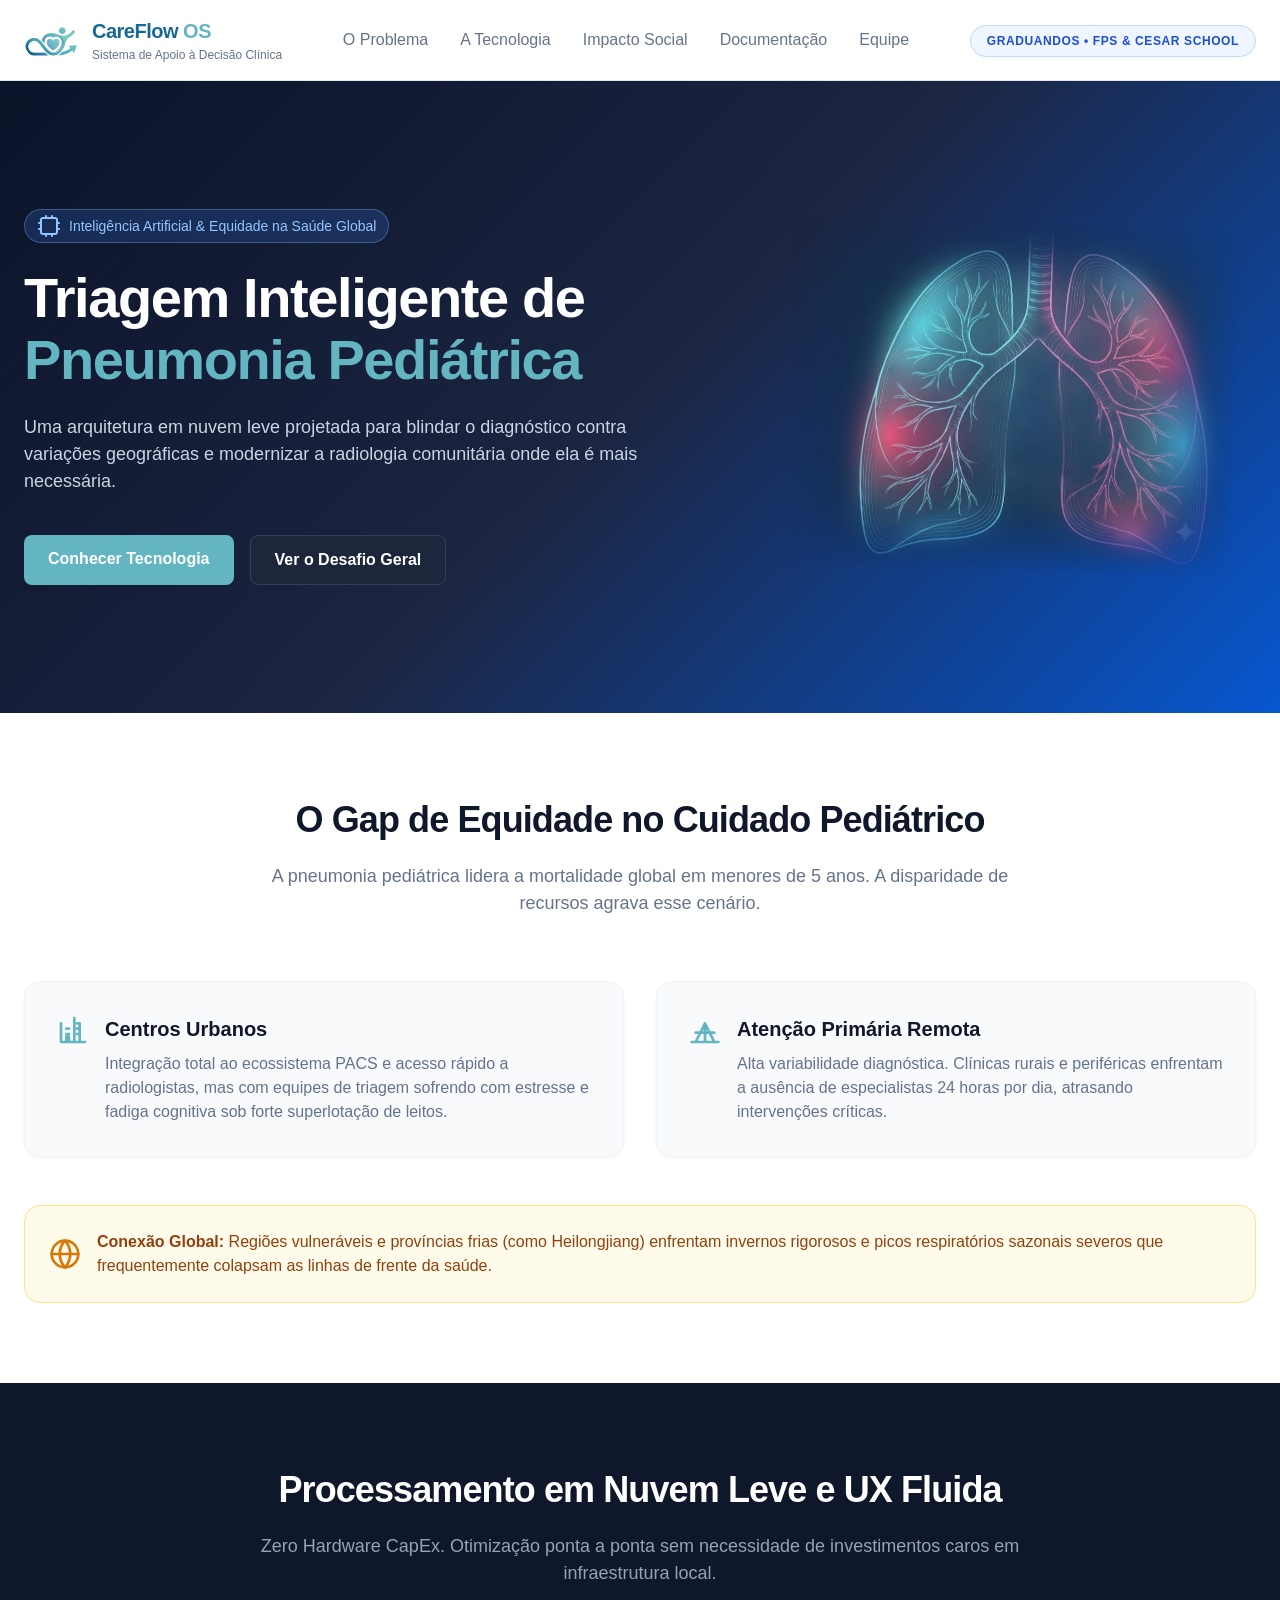
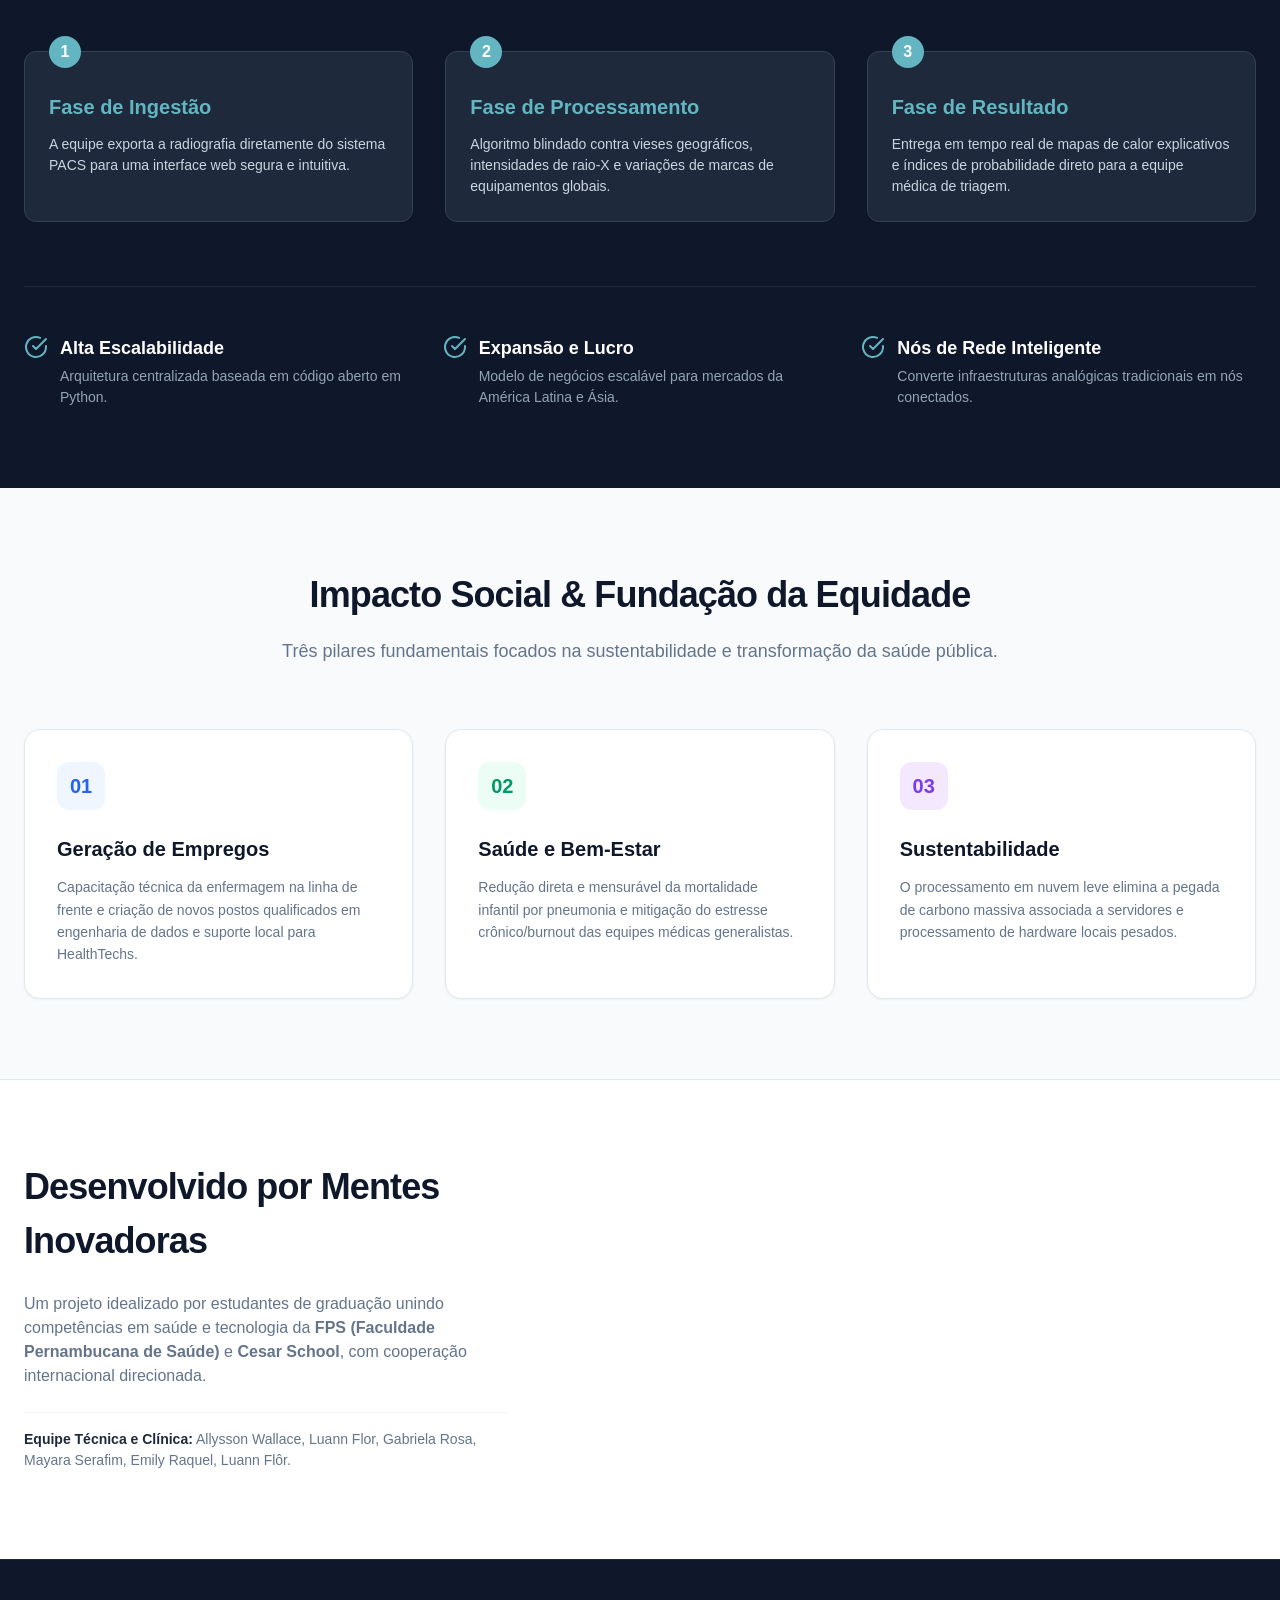
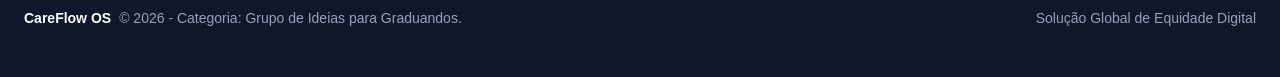
==== CareFlow/index.html @ 2e2b90d1 "first commit" ====
<!DOCTYPE html>
<html lang="pt-BR">
<head>
    <meta charset="UTF-8">
    <meta name="viewport" content="width=device-width, initial-scale=1.0">
    <title>CareFlow OS - Triagem de Pneumonia Pediátrica</title>
    <link rel="icon" type="image/x-icon" href="assets/care.ico?=1">
    <link rel="stylesheet" href="css/style.css">
</head>
<body>

    <nav class="navbar">
        <div class="container nav-container">
            <div class="nav-logo-box">
                <img src="assets/care.ico" alt="CareFlow OS Logo" class="nav-logo-img">
                <div>
                    <span class="nav-logo-title">CareFlow <span>OS</span></span>
                    <p class="nav-logo-subtitle">Sistema de Apoio à Decisão Clínica</p>
                </div>
            </div>
            <div class="nav-links">
                <a href="#proposta">O Problema</a>
                <a href="#solucao">A Tecnologia</a>
                <a href="#impacto">Impacto Social</a>
                <a href="DOCUMENTACAO_AQUI" target="_blank">Documentação</a>
                <a href="#equipe">Equipe</a>
            </div>
            <div>
                <span class="badge-graduandos">Graduandos • FPS & CESAR School</span>
            </div>
        </div>
    </nav>

    <header class="hero">
        <div class="container hero-grid">
            <div class="hero-content">
                <div class="tag-ia">
                    <svg class="icon" viewBox="0 0 24 24"><rect x="4" y="4" width="16" height="16" rx="2" /><path d="M9 4V2M15 4V2M9 22v-2M15 22v-2M20 9h2M20 15h2M2 9h2M2 15h2"/></svg>
                    Inteligência Artificial & Equidade na Saúde Global
                </div>
                <h1>Triagem Inteligente de <span>Pneumonia Pediátrica</span></h1>
                <p class="hero-description">
                    Uma arquitetura em nuvem leve projetada para blindar o diagnóstico contra variações geográficas e modernizar a radiologia comunitária onde ela é mais necessária.
                </p>
                <div class="hero-buttons">
                    <a href="#solucao" class="btn btn-primary">Conhecer Tecnologia</a>
                    <a href="#proposta" class="btn btn-secondary">Ver o Desafio Geral</a>
                </div>
            </div>
            <div class="hero-image-box">
                <img src="assets/ilus.png" alt="CareFlow OS Interface do app" class="hero-mockup">
            </div>
        </div>
    </header>

    <section id="proposta" class="section-padding section-bg-white">
        <div class="container">
            <div class="section-header">
                <h2 class="section-title">O Gap de Equidade no Cuidado Pediátrico</h2>
                <p class="section-subtitle">A pneumonia pediátrica lidera a mortalidade global em menores de 5 anos. A disparidade de recursos agrava esse cenário.</p>
            </div>

            <div class="grid-gap">
                <div class="card-gap">
                    <svg class="icon icon-xl card-gap-icon" viewBox="0 0 24 24"><path d="M3 21h18M3 7v14M13 3v18M17 7v14M7 21v-4h2v4M9 11H7M9 15H7M15 15h2M15 11h2M15 7h2"/></svg>
                    <div>
                        <h3>Centros Urbanos</h3>
                        <p>Integração total ao ecossistema PACS e acesso rápido a radiologistas, mas com equipes de triagem sofrendo com estresse e fadiga cognitiva sob forte superlotação de leitos.</p>
                    </div>
                </div>

                <div class="card-gap">
                    <svg class="icon icon-xl card-gap-icon" viewBox="0 0 24 24"><path d="m19 21-7-14-7 14M22 21H2M12 7v14M5 14h14"/></svg>
                    <div>
                        <h3>Atenção Primária Remota</h3>
                        <p>Alta variabilidade diagnóstica. Clínicas rurais e periféricas enfrentam a ausência de especialistas 24 horas por dia, atrasando intervenções críticas.</p>
                    </div>
                </div>
            </div>

            <div class="alert-banner">
                <svg class="icon icon-xl alert-icon" viewBox="0 0 24 24"><circle cx="12" cy="12" r="10" /><path d="M12 2a15.3 15.3 0 0 1 4 10 15.3 15.3 0 0 1-4 10 15.3 15.3 0 0 1-4-10 15.3 15.3 0 0 1 4-10zM2 12h20"/></svg>
                <p class="alert-text">
                    <strong>Conexão Global:</strong> Regiões vulneráveis e províncias frias (como Heilongjiang) enfrentam invernos rigorosos e picos respiratórios sazonais severos que frequentemente colapsam as linhas de frente da saúde.
                </p>
            </div>
        </div>
    </section>

    <section id="solucao" class="section-padding section-bg-dark">
        <div class="container">
            <div class="section-header">
                <h2 class="section-title">Processamento em Nuvem Leve e UX Fluida</h2>
                <p class="section-subtitle">Zero Hardware CapEx. Otimização ponta a ponta sem necessidade de investimentos caros em infraestrutura local.</p>
            </div>

            <div class="grid-workflow">
                <div class="card-workflow">
                    <div class="workflow-number">1</div>
                    <h3>Fase de Ingestão</h3>
                    <p>A equipe exporta a radiografia diretamente do sistema PACS para uma interface web segura e intuitiva.</p>
                </div>
                
                <div class="card-workflow">
                    <div class="workflow-number">2</div>
                    <h3>Fase de Processamento</h3>
                    <p>Algoritmo blindado contra vieses geográficos, intensidades de raio-X e variações de marcas de equipamentos globais.</p>
                </div>

                <div class="card-workflow">
                    <div class="workflow-number">3</div>
                    <h3>Fase de Resultado</h3>
                    <p>Entrega em tempo real de mapas de calor explicativos e índices de probabilidade direto para a equipe médica de triagem.</p>
                </div>
            </div>

            <div class="tech-features">
                <div class="feature-item">
                    <svg class="icon feature-icon" viewBox="0 0 24 24"><path d="M22 11.08V12a10 10 0 1 1-5.93-9.14M22 4L12 14.01l-3-3"/></svg>
                    <div>
                        <h4>Alta Escalabilidade</h4>
                        <p>Arquitetura centralizada baseada em código aberto em Python.</p>
                    </div>
                </div>
                <div class="feature-item">
                    <svg class="icon feature-icon" viewBox="0 0 24 24"><path d="M22 11.08V12a10 10 0 1 1-5.93-9.14M22 4L12 14.01l-3-3"/></svg>
                    <div>
                        <h4>Expansão e Lucro</h4>
                        <p>Modelo de negócios escalável para mercados da América Latina e Ásia.</p>
                    </div>
                </div>
                <div class="feature-item">
                    <svg class="icon feature-icon" viewBox="0 0 24 24"><path d="M22 11.08V12a10 10 0 1 1-5.93-9.14M22 4L12 14.01l-3-3"/></svg>
                    <div>
                        <h4>Nós de Rede Inteligente</h4>
                        <p>Converte infraestruturas analógicas tradicionais em nós conectados.</p>
                    </div>
                </div>
            </div>
        </div>
    </section>

    <section id="impacto" class="section-padding">
        <div class="container">
            <div class="section-header">
                <h2 class="section-title">Impacto Social & Fundação da Equidade</h2>
                <p class="section-subtitle">Três pilares fundamentais focados na sustentabilidade e transformação da saúde pública.</p>
            </div>

            <div class="grid-impact">
                <div class="card-impact">
                    <div class="impact-badge badge-blue">01</div>
                    <h3>Geração de Empregos</h3>
                    <p>Capacitação técnica da enfermagem na linha de frente e criação de novos postos qualificados em engenharia de dados e suporte local para HealthTechs.</p>
                </div>

                <div class="card-impact">
                    <div class="impact-badge badge-emerald">02</div>
                    <h3>Saúde e Bem-Estar</h3>
                    <p>Redução direta e mensurável da mortalidade infantil por pneumonia e mitigação do estresse crônico/burnout das equipes médicas generalistas.</p>
                </div>

                <div class="card-impact">
                    <div class="impact-badge badge-purple">03</div>
                    <h3>Sustentabilidade</h3>
                    <p>O processamento em nuvem leve elimina a pegada de carbono massiva associada a servidores e processamento de hardware locais pesados.</p>
                </div>
            </div>
        </div>
    </section>

    <section id="equipe" class="section-padding section-bg-white section-border-top">
        <div class="container grid-team">
            <div class="team-info">
                <h2 class="section-title text-left no-margin">Desenvolvido por Mentes Inovadoras</h2>
                <p>
                    Um projeto idealizado por estudantes de graduação unindo competências em saúde e tecnologia da <strong>FPS (Faculdade Pernambucana de Saúde)</strong> e <strong>Cesar School</strong>, com cooperação internacional direcionada.
                </p>
                <div class="team-list">
                    <p><strong>Equipe Técnica e Clínica:</strong> Allysson Wallace, Luann Flor, Gabriela Rosa, Mayara Serafim, Emily Raquel, Luann Flôr.</p>
                </div>
            </div>
            
        </div>
    </section>

    <footer class="footer">
        <div class="container footer-flex">
            <div class="footer-brand">
                <strong>CareFlow OS</strong>
                <span>© 2026 - Categoria: Grupo de Ideias para Graduandos.</span>
            </div>
            <div>
                <span>Solução Global de Equidade Digital</span>
            </div>
        </div>
    </footer>

</body>
</html>
---- CareFlow/css/style.css ----
/* --- ESTILOS GERAIS E VARIÁVEIS --- */
:root {
    --primary: #166997;
    --primary-light: #63b6c1;
    --secondary: #0f172a;
    --text-dark: #1e293b;
    --text-muted: #64748b;
    --bg-light: #f8fafc;
    --white: #ffffff;
    --amber-bg: #fffbeb;
    --amber-border: #fde68a;
    --amber-text: #92400e;
    --max-width: 1280px;
}

* {
    box-sizing: border-box;
    margin: 0;
    padding: 0;
}

html {
    scroll-behavior: smooth;
    font-family: -apple-system, BlinkMacSystemFont, "Segoe UI", Roboto, Helvetica, Arial, sans-serif;
}

body {
    background-color: var(--bg-light);
    color: var(--text-dark);
    line-height: 1.5;
    -webkit-font-smoothing: antialiased;
}

.container {
    width: 100%;
    max-width: var(--max-width);
    margin: 0 auto;
    padding: 0 1.5rem;
}

/* --- BARRA DE NAVEGAÇÃO --- */
.navbar {
    position: sticky;
    top: 0;
    z-index: 50;
    background-color: rgba(255, 255, 255, 0.9);
    backdrop-filter: blur(8px);
    -webkit-backdrop-filter: blur(8px);
    border-bottom: 1px solid #e2e8f0;
    box-shadow: 0 1px 2px 0 rgba(0, 0, 0, 0.05);
}

.nav-container {
    display: flex;
    justify-content: space-between;
    align-items: center;
    height: 5rem;
}

.nav-logo-box {
    display: flex;
    align-items: center;
    gap: 0.75rem;
}

.nav-logo-img {
    height: 3rem;
    width: 3.5rem;
    aspect-ratio: 1 / 1;
    object-fit: cover;
    border-radius: 50%;
}

.nav-logo-title {
    font-size: 1.25rem;
    font-weight: 700;
    color: var(--primary);
    letter-spacing: -0.025em;
}

.nav-logo-title span {
    color: var(--primary-light);
}

.nav-logo-subtitle {
    font-size: 0.75rem;
    color: var(--text-muted);
}

.nav-links {
    display: none;
    gap: 2rem;
}

@media (min-width: 768px) {
    .nav-links {
        display: flex;
    }
}

.nav-links a {
    text-decoration: none;
    color: var(--text-muted);
    font-weight: 500;
    transition: color 0.2s;
}

.nav-links a:hover {
    color: var(--primary-light);
}

.badge-graduandos {
    background-color: #eff6ff;
    color: #1d4ed8;
    border: 1px solid #bfdbfe;
    padding: 0.5rem 1rem;
    border-radius: 9999px;
    font-size: 0.75rem;
    font-weight: 600;
    text-transform: uppercase;
    letter-spacing: 0.05em;
}

/* --- HERO SECTION --- */
.hero {
    background: linear-gradient(135deg, #0b1329 0%, #1c2541 50%, #0757d0 100%);
    color: var(--white);
    padding: 5rem 0;
    overflow: hidden;
}

@media (min-width: 1024px) {
    .hero {
        padding: 8rem 0;
    }
}

.hero-grid {
    display: grid;
    grid-template-columns: 1fr;
    gap: 3rem;
    align-items: center;
}

@media (min-width: 1024px) {
    .hero-grid {
        grid-template-columns: repeat(12, minmax(0, 1fr));
    }
}

.hero-content {
    display: flex;
    flex-direction: column;
    gap: 1.5rem;
}

@media (min-width: 1024px) {
    .hero-content {
        grid-column: span 7 / span 7;
    }
}

.tag-ia {
    display: inline-flex;
    align-items: center;
    gap: 0.5rem;
    background-color: rgba(59, 130, 246, 0.2);
    border: 1px solid rgba(147, 197, 253, 0.3);
    padding: 0.25rem 0.75rem;
    border-radius: 9999px;
    font-size: 0.875rem;
    color: #93c5fd;
    width: fit-content;
}

.hero-content h1 {
    font-size: 2.5rem;
    font-weight: 800;
    line-height: 1.1;
    letter-spacing: -0.025em;
}

@media (min-width: 640px) {
    .hero-content h1 { font-size: 3rem; }
}
@media (min-width: 1024px) {
    .hero-content h1 { font-size: 3.5rem; }
}

.hero-content h1 span {
    color: var(--primary-light);
}

.hero-description {
    font-size: 1.125rem;
    color: #cbd5e1;
    max-width: 42rem;
}

.hero-buttons {
    display: flex;
    flex-direction: column;
    gap: 1rem;
    padding-top: 1rem;
}

@media (min-width: 640px) {
    .hero-buttons {
        flex-direction: row;
    }
}

.btn {
    display: inline-block;
    text-align: center;
    padding: 0.75rem 1.5rem;
    border-radius: 0.5rem;
    font-weight: 600;
    text-decoration: none;
    transition: background-color 0.2s, border-color 0.2s;
}

.btn-primary {
    background-color: var(--primary-light);
    color: var(--white);
    box-shadow: 0 4px 6px -1px rgba(0, 0, 0, 0.1);
}

.btn-primary:hover {
    background-color: rgb(36, 102, 209, 0.627);
}

.btn-secondary {
    background-color: rgba(30, 41, 59, 0.8);
    color: var(--white);
    border: 1px solid #334155;
}

.btn-secondary:hover {
    background-color: rgba(36, 102, 209, 0.627);
}

.hero-image-box {
    display: flex;
    justify-content: center;
}

@media (min-width: 1024px) {
    .hero-image-box {
        grid-column: span 5 / span 5;
    }
}

.hero-mockup {
    border-radius: 1rem;
    box-shadow: 0 25px 50px -12px rgba(0, 0, 0, 0.5);
    border: 1px solid rgba(255, 255, 255, 0.1);
    width: 100%;
    max-width: 28rem;
    transform: rotate(0deg);
    transition: transform 0.5s;
    
    /* --- AS LINHAS QUE ADICIONAM O DEGRADÊ NAS BORDAS --- */
    mask-image: linear-gradient(to bottom, black 85%, transparent 100%),
                linear-gradient(to top, black 85%, transparent 100%),
                linear-gradient(to right, black 85%, transparent 100%),
                linear-gradient(to left, black 85%, transparent 100%);
    -webkit-mask-image: linear-gradient(to bottom, rgba(0,0,0,1) 80%, rgba(0,0,0,0) 100%),
                        linear-gradient(to top, rgba(0,0,0,1) 80%, rgba(0,0,0,0) 100%),
                        linear-gradient(to right, rgba(0,0,0,1) 80%, rgba(0,0,0,0) 100%),
                        linear-gradient(to left, rgba(0,0,0,1) 80%, rgba(0,0,0,0) 100%);
    mask-composite: intersect;
    -webkit-mask-composite: destination-in;
}

@media (min-width: 1024px) {
    .hero-mockup {
        transform: rotate(2deg);
    }
    .hero-mockup:hover {
        transform: rotate(0deg);
    }
}

/* --- SEÇÕES BASE --- */
.section-padding {
    padding: 5rem 0;
}

.section-bg-white {
    background-color: var(--white);
}

.section-bg-dark {
    background-color: #0f172a;
    color: var(--white);
}

.section-border-top {
    border-top: 1px solid #e2e8f0;
}

.section-header {
    text-align: center;
    max-width: 48rem;
    margin: 0 auto 4rem auto;
}

.section-title {
    font-size: 1.875rem;
    font-weight: 700;
    letter-spacing: -0.025em;
    color: #0f172a;
    margin-bottom: 1rem;
}

.section-bg-dark .section-title {
    color: var(--white);
}

@media (min-width: 640px) {
    .section-title { font-size: 2.25rem; }
}

.section-subtitle {
    font-size: 1.125rem;
    color: var(--text-muted);
}

.section-bg-dark .section-subtitle {
    color: #94a3b8;
}

.text-left {
    text-align: left;
}

.no-margin {
    margin-bottom: 0;
}

/* --- GAP / DOIS CARD GRID --- */
.grid-gap {
    display: grid;
    grid-template-columns: 1fr;
    gap: 2rem;
}

@media (min-width: 768px) {
    .grid-gap {
        grid-template-columns: repeat(2, minmax(0, 1fr));
    }
}

.card-gap {
    background-color: var(--bg-light);
    padding: 2rem;
    border-radius: 1rem;
    border: 1px solid #f1f5f9;
    box-shadow: 0 1px 3px rgba(0,0,0,0.05);
    display: flex;
    gap: 1rem;
}

.card-gap-icon {
    color: var(--primary-light);
    flex-shrink: 0;
}

.card-gap h3 {
    font-size: 1.25rem;
    font-weight: 700;
    color: #0f172a;
    margin-bottom: 0.5rem;
}

.card-gap p {
    color: var(--text-muted);
}

/* BANNER ALERTA */
.alert-banner {
    margin-top: 3rem;
    background-color: var(--amber-bg);
    border: 1px solid var(--amber-border);
    border-radius: 1rem;
    padding: 1.5rem;
    display: flex;
    flex-direction: column;
    align-items: center;
    gap: 1rem;
}

@media (min-width: 640px) {
    .alert-banner {
        flex-direction: row;
    }
}

.alert-icon {
    color: #d97706;
    flex-shrink: 0;
}

.alert-text {
    color: var(--amber-text);
    font-size: 0.875rem;
    text-align: center;
}

@media (min-width: 640px) {
    .alert-text {
        font-size: 1rem;
        text-align: left;
    }
}

/* --- FLUXO DE TRABALHO (TECNOLOGIA) --- */
.grid-workflow {
    display: grid;
    grid-template-columns: 1fr;
    gap: 2rem;
}

@media (min-width: 768px) {
    .grid-workflow {
        grid-template-columns: repeat(3, minmax(0, 1fr));
    }
}

.card-workflow {
    background-color: #1e293b;
    padding: 2rem 1.5rem 1.5rem 1.5rem;
    border-radius: 0.75rem;
    border: 1px solid #334155;
    position: relative;
}

.workflow-number {
    position: absolute;
    top: -1rem;
    left: 1.5rem;
    background-color: var(--primary-light);
    color: var(--white);
    width: 2rem;
    height: 2rem;
    border-radius: 9999px;
    display: flex;
    align-items: center;
    justify-content: center;
    font-weight: 700;
}

.card-workflow h3 {
    font-size: 1.25rem;
    font-weight: 700;
    color: #63b6c1;
    margin-top: 0.5rem;
    margin-bottom: 0.75rem;
}

.card-workflow p {
    color: #cbd5e1;
    font-size: 0.875rem;
}

/* DIFERENCIAIS TÉCNICOS */
.tech-features {
    margin-top: 4rem;
    padding-top: 3rem;
    border-top: 1px solid #1e293b;
    display: grid;
    grid-template-columns: 1fr;
    gap: 1.5rem;
}

@media (min-width: 640px) {
    .tech-features { grid-template-columns: repeat(2, minmax(0, 1fr)); }
}
@media (min-width: 1024px) {
    .tech-features { grid-template-columns: repeat(3, minmax(0, 1fr)); }
}

.feature-item {
    display: flex;
    gap: 0.75rem;
}

.feature-icon {
    color: var(--primary-light);
    flex-shrink: 0;
}

.feature-item h4 {
    font-size: 1.125rem;
    font-weight: 700;
    margin-bottom: 0.25rem;
}

.feature-item p {
    color: #94a3b8;
    font-size: 0.875rem;
}

/* --- IMPACTO SOCIAL --- */
.grid-impact {
    display: grid;
    grid-template-columns: 1fr;
    gap: 2rem;
}

@media (min-width: 768px) {
    .grid-impact {
        grid-template-columns: repeat(3, minmax(0, 1fr));
    }
}

.card-impact {
    background-color: var(--white);
    padding: 2rem;
    border-radius: 1rem;
    border: 1px solid #e2e8f0;
    box-shadow: 0 1px 3px rgba(0,0,0,0.05);
    display: flex;
    flex-direction: column;
}

.impact-badge {
    width: 3rem;
    height: 3rem;
    border-radius: 0.75rem;
    display: flex;
    align-items: center;
    justify-content: center;
    font-size: 1.25rem;
    font-weight: 700;
    margin-bottom: 1.5rem;
}

.badge-blue { background-color: #eff6ff; color: #2563eb; }
.badge-emerald { background-color: #ecfdf5; color: #059669; }
.badge-purple { background-color: #f3e8ff; color: #7c3aed; }

.card-impact h3 {
    font-size: 1.25rem;
    font-weight: 700;
    color: #0f172a;
    margin-bottom: 0.75rem;
}

.card-impact p {
    color: var(--text-muted);
    font-size: 0.875rem;
    line-height: 1.6;
}

/* --- EQUIPE / PARCEIROS --- */
.grid-team {
    display: grid;
    grid-template-columns: 1fr;
    gap: 3rem;
    align-items: center;
}

@media (min-width: 1024px) {
    .grid-team {
        grid-template-columns: repeat(12, minmax(0, 1fr));
    }
}

.team-info {
    display: flex;
    flex-direction: column;
    gap: 1.5rem;
}

@media (min-width: 1024px) {
    .team-info {
        grid-column: span 5 / span 5;
    }
}

.team-info p {
    color: var(--text-muted);
}

.team-list {
    padding-top: 1rem;
    border-top: 1px solid #f1f5f9;
}

.team-list p {
    font-size: 0.875rem;
    margin-bottom: 0.5rem;
    color: var(--text-muted);
}

.team-list strong {
    color: var(--text-dark);
}

@media (min-width: 1024px) {
    .partners-box {
        grid-column: span 7 / span 7;
    }
}

.partners-title {
    font-size: 0.75rem;
    font-weight: 600;
    color: #94a3b8;
    text-transform: uppercase;
    letter-spacing: 0.1em;
    margin-bottom: 1.5rem;
}

.partners-grid {
    display: grid;
    grid-template-columns: repeat(2, minmax(0, 1fr));
    gap: 1.5rem;
}

.partner-logo {
    background-color: var(--white);
    padding: 1rem;
    border-radius: 0.75rem;
    border: 1px solid #f1f5f9;
    box-shadow: 0 1px 2px rgba(0,0,0,0.05);
    display: flex;
    align-items: center;
    justify-content: center;
    font-weight: 700;
    color: #475569;
    text-align: center;
}

.partner-logo-small {
    font-size: 0.75rem;
}

@media (min-width: 640px) {
    .partner-logo-small { font-size: 0.875rem; }
}

/* --- FOOTER --- */
.footer {
    background-color: #0f172a;
    color: #94a3b8;
    padding: 3rem 0;
    font-size: 0.875rem;
    border-top: 1px solid #1e293b;
}

.footer-flex {
    display: flex;
    flex-direction: column;
    justify-content: space-between;
    align-items: center;
    gap: 1.5rem;
}

@media (min-width: 640px) {
    .footer-flex {
        flex-direction: row;
    }
}

.footer-brand {
    display: flex;
    align-items: center;
    gap: 0.5rem;
}

.footer-brand strong {
    color: var(--white);
}

/* --- COMPONENTES DE ÍCONES EM SVG (NATIVO) --- */
.icon {
    display: inline-block;
    width: 1.5rem;
    height: 1.5rem;
    stroke-width: 2;
    stroke: currentColor;
    fill: none;
    stroke-linecap: round;
    stroke-linejoin: round;
    vertical-align: middle;
}

.icon-xl {
    width: 2rem;
    height: 2rem;
}
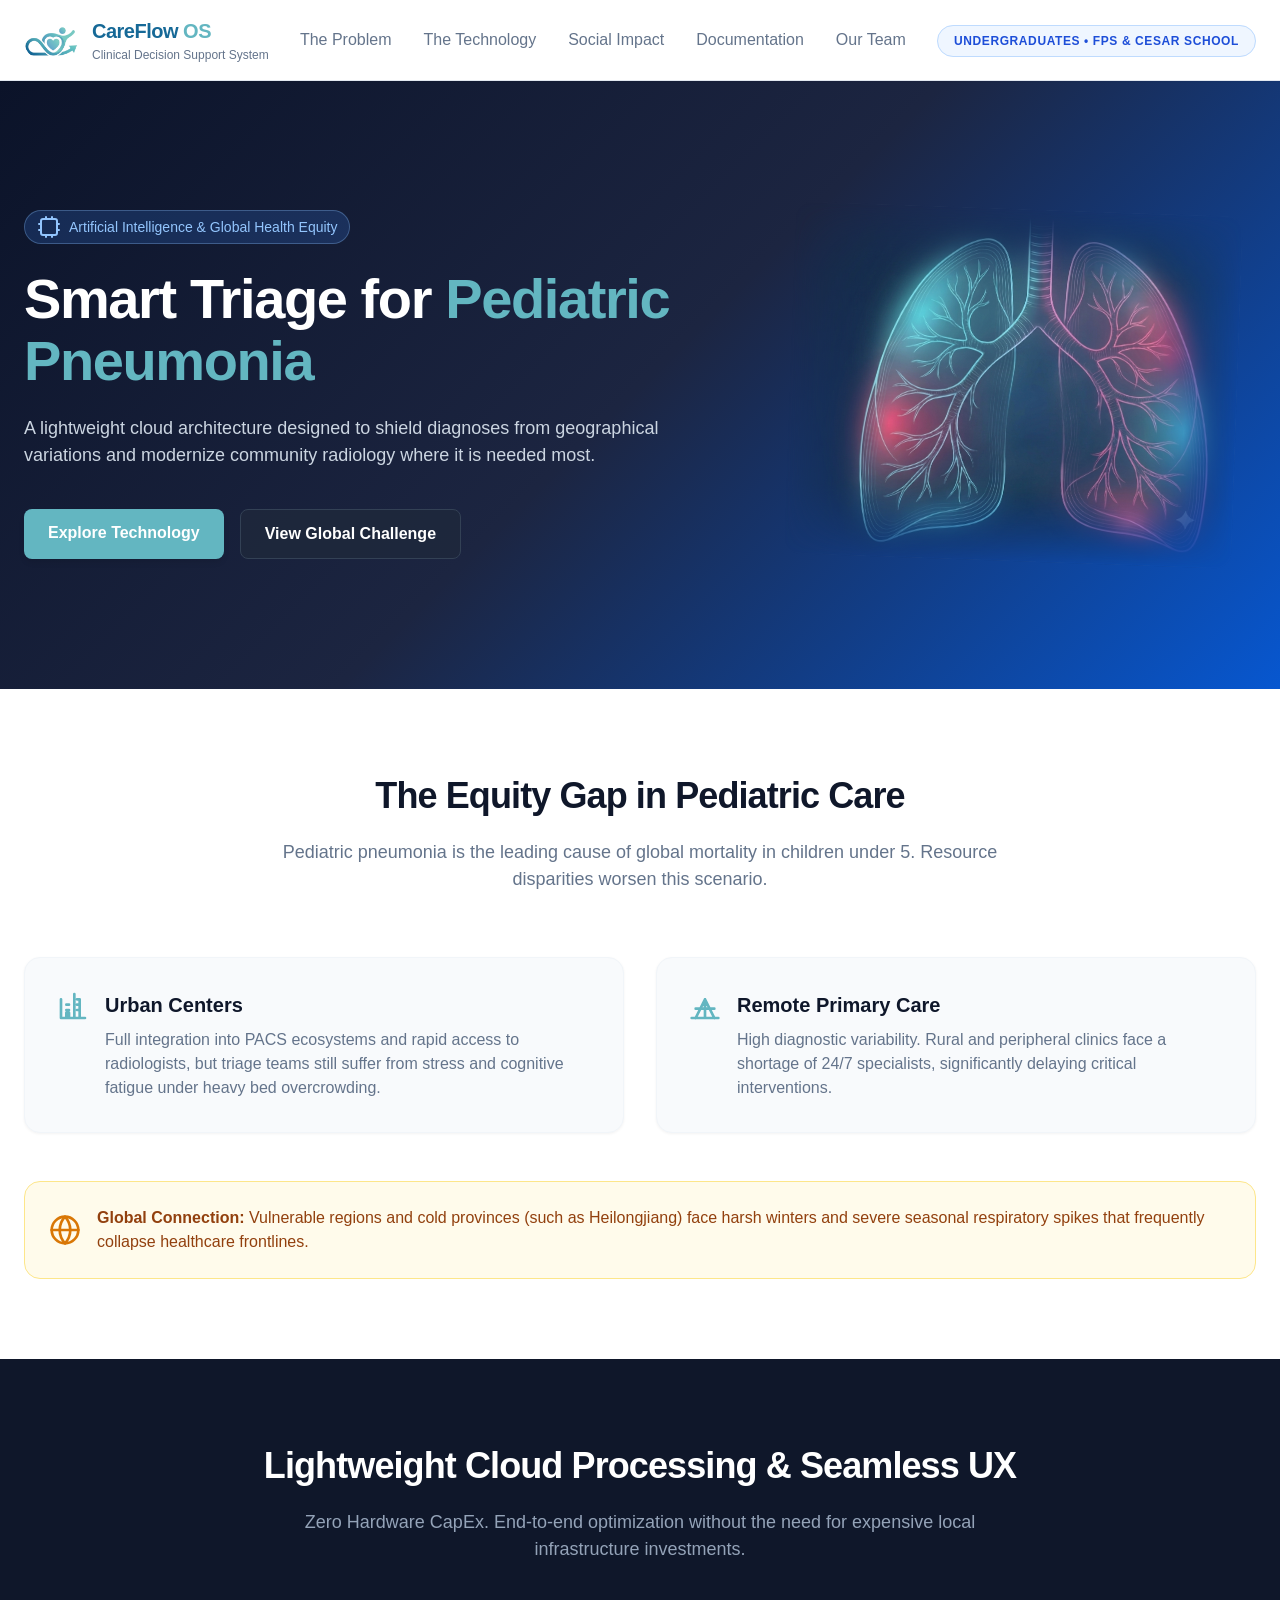
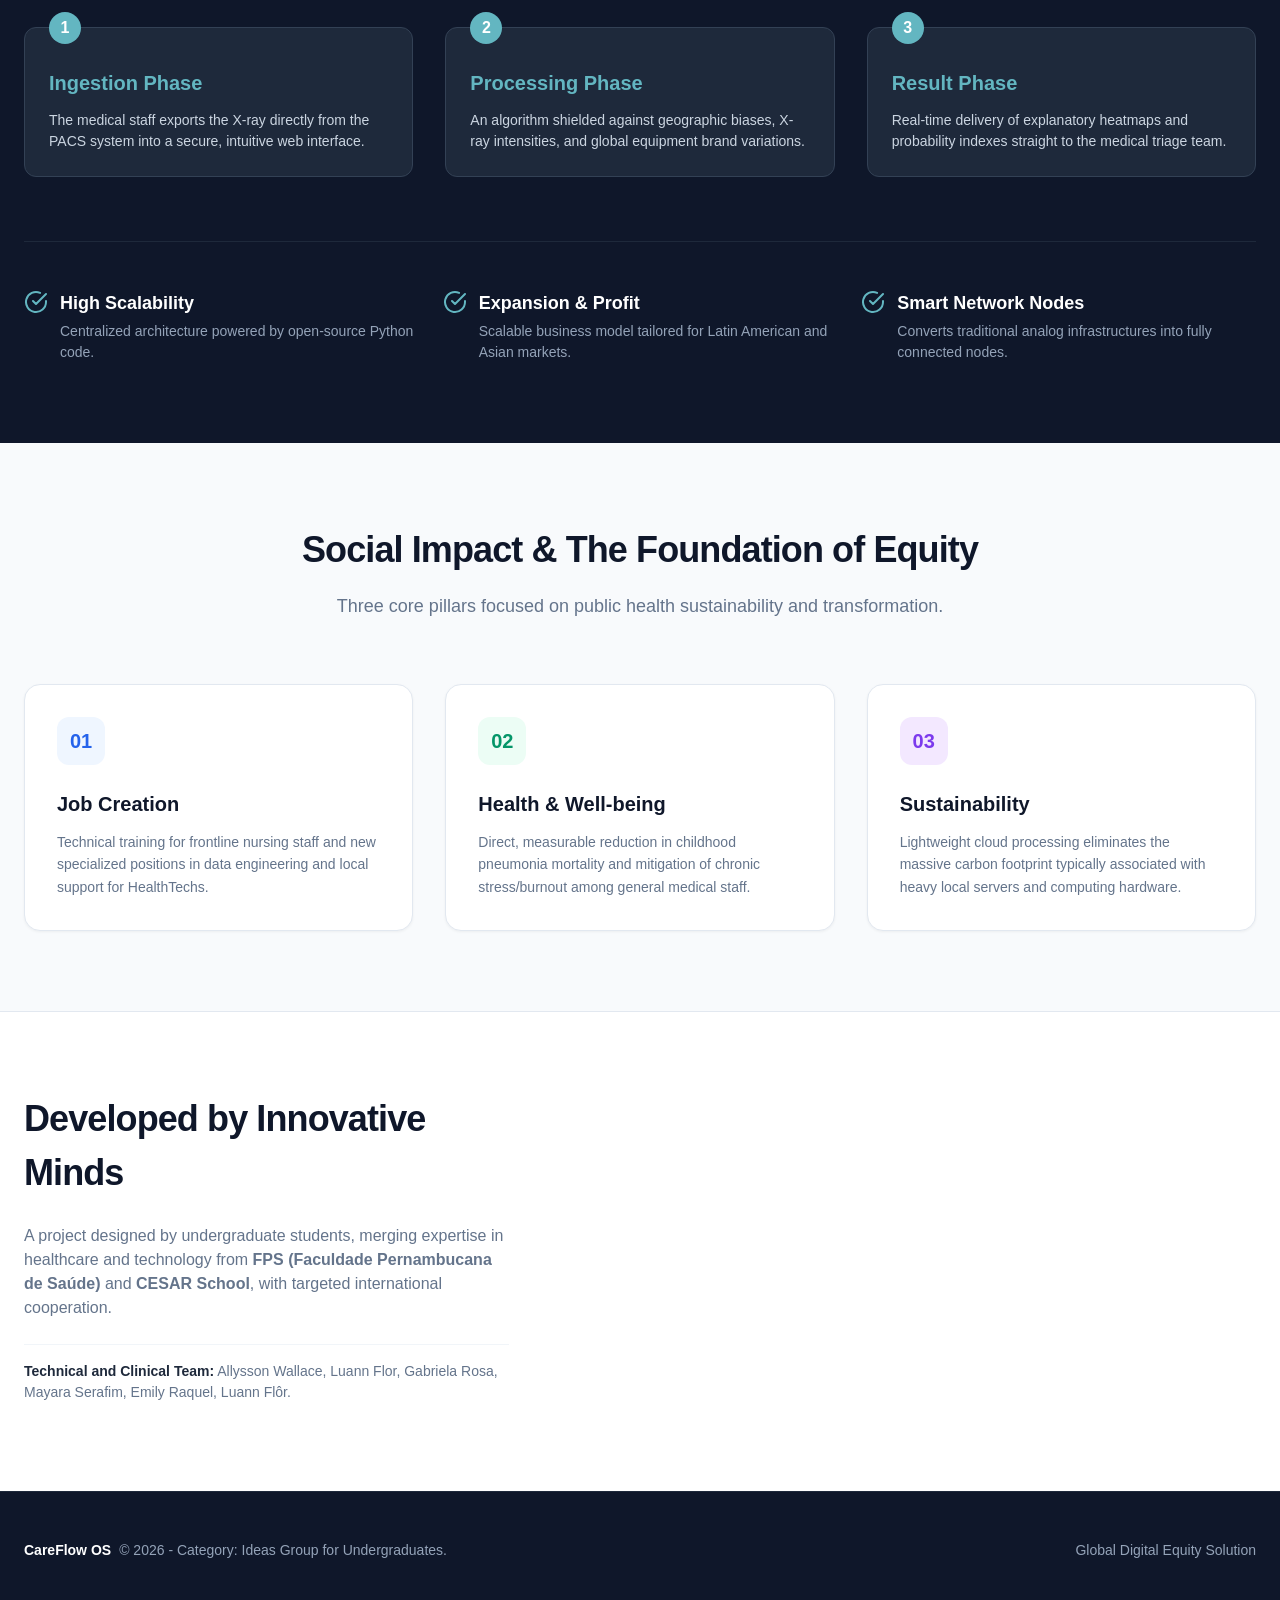
==== commit af0c40fa: "translation from Portuguese to English" ====
--- a/CareFlow/index.html
+++ b/CareFlow/index.html
@@ -1,10 +1,10 @@
 <!DOCTYPE html>
-<html lang="pt-BR">
+<html lang="en">
 <head>
     <meta charset="UTF-8">
     <meta name="viewport" content="width=device-width, initial-scale=1.0">
-    <title>CareFlow OS - Triagem de Pneumonia Pediátrica</title>
-    <link rel="icon" type="image/x-icon" href="assets/care.ico?=1">
+    <title>CareFlow OS - Pediatric Pneumonia Smart Triage</title>
+    <link rel="icon" type="image/x-icon" href="assets/care.ico?v=1">
     <link rel="stylesheet" href="css/style.css">
 </head>
 <body>
@@ -15,18 +15,18 @@
                 <img src="assets/care.ico" alt="CareFlow OS Logo" class="nav-logo-img">
                 <div>
                     <span class="nav-logo-title">CareFlow <span>OS</span></span>
-                    <p class="nav-logo-subtitle">Sistema de Apoio à Decisão Clínica</p>
+                    <p class="nav-logo-subtitle">Clinical Decision Support System</p>
                 </div>
             </div>
             <div class="nav-links">
-                <a href="#proposta">O Problema</a>
-                <a href="#solucao">A Tecnologia</a>
-                <a href="#impacto">Impacto Social</a>
-                <a href="DOCUMENTACAO_AQUI" target="_blank">Documentação</a>
-                <a href="#equipe">Equipe</a>
+                <a href="#proposta">The Problem</a>
+                <a href="#solucao">The Technology</a>
+                <a href="#impacto">Social Impact</a>
+                <a href="DOCUMENTACAO_AQUI" target="_blank">Documentation</a>
+                <a href="#equipe">Our Team</a>
             </div>
             <div>
-                <span class="badge-graduandos">Graduandos • FPS & CESAR School</span>
+                <span class="badge-graduandos">Undergraduates • FPS & CESAR School</span>
             </div>
         </div>
     </nav>
@@ -36,19 +36,19 @@
             <div class="hero-content">
                 <div class="tag-ia">
                     <svg class="icon" viewBox="0 0 24 24"><rect x="4" y="4" width="16" height="16" rx="2" /><path d="M9 4V2M15 4V2M9 22v-2M15 22v-2M20 9h2M20 15h2M2 9h2M2 15h2"/></svg>
-                    Inteligência Artificial & Equidade na Saúde Global
+                    Artificial Intelligence & Global Health Equity
                 </div>
-                <h1>Triagem Inteligente de <span>Pneumonia Pediátrica</span></h1>
+                <h1>Smart Triage for <span>Pediatric Pneumonia</span></h1>
                 <p class="hero-description">
-                    Uma arquitetura em nuvem leve projetada para blindar o diagnóstico contra variações geográficas e modernizar a radiologia comunitária onde ela é mais necessária.
+                    A lightweight cloud architecture designed to shield diagnoses from geographical variations and modernize community radiology where it is needed most.
                 </p>
                 <div class="hero-buttons">
-                    <a href="#solucao" class="btn btn-primary">Conhecer Tecnologia</a>
-                    <a href="#proposta" class="btn btn-secondary">Ver o Desafio Geral</a>
+                    <a href="#solucao" class="btn btn-primary">Explore Technology</a>
+                    <a href="#proposta" class="btn btn-secondary">View Global Challenge</a>
                 </div>
             </div>
             <div class="hero-image-box">
-                <img src="assets/ilus.png" alt="CareFlow OS Interface do app" class="hero-mockup">
+                <img src="assets/ilus.png" alt="CareFlow OS App Interface" class="hero-mockup">
             </div>
         </div>
     </header>
@@ -56,24 +56,24 @@
     <section id="proposta" class="section-padding section-bg-white">
         <div class="container">
             <div class="section-header">
-                <h2 class="section-title">O Gap de Equidade no Cuidado Pediátrico</h2>
-                <p class="section-subtitle">A pneumonia pediátrica lidera a mortalidade global em menores de 5 anos. A disparidade de recursos agrava esse cenário.</p>
+                <h2 class="section-title">The Equity Gap in Pediatric Care</h2>
+                <p class="section-subtitle">Pediatric pneumonia is the leading cause of global mortality in children under 5. Resource disparities worsen this scenario.</p>
             </div>
 
             <div class="grid-gap">
                 <div class="card-gap">
                     <svg class="icon icon-xl card-gap-icon" viewBox="0 0 24 24"><path d="M3 21h18M3 7v14M13 3v18M17 7v14M7 21v-4h2v4M9 11H7M9 15H7M15 15h2M15 11h2M15 7h2"/></svg>
                     <div>
-                        <h3>Centros Urbanos</h3>
-                        <p>Integração total ao ecossistema PACS e acesso rápido a radiologistas, mas com equipes de triagem sofrendo com estresse e fadiga cognitiva sob forte superlotação de leitos.</p>
+                        <h3>Urban Centers</h3>
+                        <p>Full integration into PACS ecosystems and rapid access to radiologists, but triage teams still suffer from stress and cognitive fatigue under heavy bed overcrowding.</p>
                     </div>
                 </div>
 
                 <div class="card-gap">
                     <svg class="icon icon-xl card-gap-icon" viewBox="0 0 24 24"><path d="m19 21-7-14-7 14M22 21H2M12 7v14M5 14h14"/></svg>
                     <div>
-                        <h3>Atenção Primária Remota</h3>
-                        <p>Alta variabilidade diagnóstica. Clínicas rurais e periféricas enfrentam a ausência de especialistas 24 horas por dia, atrasando intervenções críticas.</p>
+                        <h3>Remote Primary Care</h3>
+                        <p>High diagnostic variability. Rural and peripheral clinics face a shortage of 24/7 specialists, significantly delaying critical interventions.</p>
                     </div>
                 </div>
             </div>
@@ -81,7 +81,7 @@
             <div class="alert-banner">
                 <svg class="icon icon-xl alert-icon" viewBox="0 0 24 24"><circle cx="12" cy="12" r="10" /><path d="M12 2a15.3 15.3 0 0 1 4 10 15.3 15.3 0 0 1-4 10 15.3 15.3 0 0 1-4-10 15.3 15.3 0 0 1 4-10zM2 12h20"/></svg>
                 <p class="alert-text">
-                    <strong>Conexão Global:</strong> Regiões vulneráveis e províncias frias (como Heilongjiang) enfrentam invernos rigorosos e picos respiratórios sazonais severos que frequentemente colapsam as linhas de frente da saúde.
+                    <strong>Global Connection:</strong> Vulnerable regions and cold provinces (such as Heilongjiang) face harsh winters and severe seasonal respiratory spikes that frequently collapse healthcare frontlines.
                 </p>
             </div>
         </div>
@@ -90,27 +90,27 @@
     <section id="solucao" class="section-padding section-bg-dark">
         <div class="container">
             <div class="section-header">
-                <h2 class="section-title">Processamento em Nuvem Leve e UX Fluida</h2>
-                <p class="section-subtitle">Zero Hardware CapEx. Otimização ponta a ponta sem necessidade de investimentos caros em infraestrutura local.</p>
+                <h2 class="section-title">Lightweight Cloud Processing & Seamless UX</h2>
+                <p class="section-subtitle">Zero Hardware CapEx. End-to-end optimization without the need for expensive local infrastructure investments.</p>
             </div>
 
             <div class="grid-workflow">
                 <div class="card-workflow">
                     <div class="workflow-number">1</div>
-                    <h3>Fase de Ingestão</h3>
-                    <p>A equipe exporta a radiografia diretamente do sistema PACS para uma interface web segura e intuitiva.</p>
+                    <h3>Ingestion Phase</h3>
+                    <p>The medical staff exports the X-ray directly from the PACS system into a secure, intuitive web interface.</p>
                 </div>
                 
                 <div class="card-workflow">
                     <div class="workflow-number">2</div>
-                    <h3>Fase de Processamento</h3>
-                    <p>Algoritmo blindado contra vieses geográficos, intensidades de raio-X e variações de marcas de equipamentos globais.</p>
+                    <h3>Processing Phase</h3>
+                    <p>An algorithm shielded against geographic biases, X-ray intensities, and global equipment brand variations.</p>
                 </div>
 
                 <div class="card-workflow">
                     <div class="workflow-number">3</div>
-                    <h3>Fase de Resultado</h3>
-                    <p>Entrega em tempo real de mapas de calor explicativos e índices de probabilidade direto para a equipe médica de triagem.</p>
+                    <h3>Result Phase</h3>
+                    <p>Real-time delivery of explanatory heatmaps and probability indexes straight to the medical triage team.</p>
                 </div>
             </div>
 
@@ -118,22 +118,22 @@
                 <div class="feature-item">
                     <svg class="icon feature-icon" viewBox="0 0 24 24"><path d="M22 11.08V12a10 10 0 1 1-5.93-9.14M22 4L12 14.01l-3-3"/></svg>
                     <div>
-                        <h4>Alta Escalabilidade</h4>
-                        <p>Arquitetura centralizada baseada em código aberto em Python.</p>
+                        <h4>High Scalability</h4>
+                        <p>Centralized architecture powered by open-source Python code.</p>
                     </div>
                 </div>
                 <div class="feature-item">
                     <svg class="icon feature-icon" viewBox="0 0 24 24"><path d="M22 11.08V12a10 10 0 1 1-5.93-9.14M22 4L12 14.01l-3-3"/></svg>
                     <div>
-                        <h4>Expansão e Lucro</h4>
-                        <p>Modelo de negócios escalável para mercados da América Latina e Ásia.</p>
+                        <h4>Expansion & Profit</h4>
+                        <p>Scalable business model tailored for Latin American and Asian markets.</p>
                     </div>
                 </div>
                 <div class="feature-item">
                     <svg class="icon feature-icon" viewBox="0 0 24 24"><path d="M22 11.08V12a10 10 0 1 1-5.93-9.14M22 4L12 14.01l-3-3"/></svg>
                     <div>
-                        <h4>Nós de Rede Inteligente</h4>
-                        <p>Converte infraestruturas analógicas tradicionais em nós conectados.</p>
+                        <h4>Smart Network Nodes</h4>
+                        <p>Converts traditional analog infrastructures into fully connected nodes.</p>
                     </div>
                 </div>
             </div>
@@ -143,27 +143,27 @@
     <section id="impacto" class="section-padding">
         <div class="container">
             <div class="section-header">
-                <h2 class="section-title">Impacto Social & Fundação da Equidade</h2>
-                <p class="section-subtitle">Três pilares fundamentais focados na sustentabilidade e transformação da saúde pública.</p>
+                <h2 class="section-title">Social Impact & The Foundation of Equity</h2>
+                <p class="section-subtitle">Three core pillars focused on public health sustainability and transformation.</p>
             </div>
 
             <div class="grid-impact">
                 <div class="card-impact">
                     <div class="impact-badge badge-blue">01</div>
-                    <h3>Geração de Empregos</h3>
-                    <p>Capacitação técnica da enfermagem na linha de frente e criação de novos postos qualificados em engenharia de dados e suporte local para HealthTechs.</p>
+                    <h3>Job Creation</h3>
+                    <p>Technical training for frontline nursing staff and new specialized positions in data engineering and local support for HealthTechs.</p>
                 </div>
 
                 <div class="card-impact">
                     <div class="impact-badge badge-emerald">02</div>
-                    <h3>Saúde e Bem-Estar</h3>
-                    <p>Redução direta e mensurável da mortalidade infantil por pneumonia e mitigação do estresse crônico/burnout das equipes médicas generalistas.</p>
+                    <h3>Health & Well-being</h3>
+                    <p>Direct, measurable reduction in childhood pneumonia mortality and mitigation of chronic stress/burnout among general medical staff.</p>
                 </div>
 
                 <div class="card-impact">
                     <div class="impact-badge badge-purple">03</div>
-                    <h3>Sustentabilidade</h3>
-                    <p>O processamento em nuvem leve elimina a pegada de carbono massiva associada a servidores e processamento de hardware locais pesados.</p>
+                    <h3>Sustainability</h3>
+                    <p>Lightweight cloud processing eliminates the massive carbon footprint typically associated with heavy local servers and computing hardware.</p>
                 </div>
             </div>
         </div>
@@ -172,15 +172,14 @@
     <section id="equipe" class="section-padding section-bg-white section-border-top">
         <div class="container grid-team">
             <div class="team-info">
-                <h2 class="section-title text-left no-margin">Desenvolvido por Mentes Inovadoras</h2>
+                <h2 class="section-title text-left no-margin">Developed by Innovative Minds</h2>
                 <p>
-                    Um projeto idealizado por estudantes de graduação unindo competências em saúde e tecnologia da <strong>FPS (Faculdade Pernambucana de Saúde)</strong> e <strong>Cesar School</strong>, com cooperação internacional direcionada.
+                    A project designed by undergraduate students, merging expertise in healthcare and technology from <strong>FPS (Faculdade Pernambucana de Saúde)</strong> and <strong>CESAR School</strong>, with targeted international cooperation.
                 </p>
                 <div class="team-list">
-                    <p><strong>Equipe Técnica e Clínica:</strong> Allysson Wallace, Luann Flor, Gabriela Rosa, Mayara Serafim, Emily Raquel, Luann Flôr.</p>
+                    <p><strong>Technical and Clinical Team:</strong> Allysson Wallace, Luann Flor, Gabriela Rosa, Mayara Serafim, Emily Raquel, Luann Flôr.</p>
                 </div>
             </div>
-            
         </div>
     </section>
 
@@ -188,10 +187,10 @@
         <div class="container footer-flex">
             <div class="footer-brand">
                 <strong>CareFlow OS</strong>
-                <span>© 2026 - Categoria: Grupo de Ideias para Graduandos.</span>
+                <span>© 2026 - Category: Ideas Group for Undergraduates.</span>
             </div>
             <div>
-                <span>Solução Global de Equidade Digital</span>
+                <span>Global Digital Equity Solution</span>
             </div>
         </div>
     </footer>
